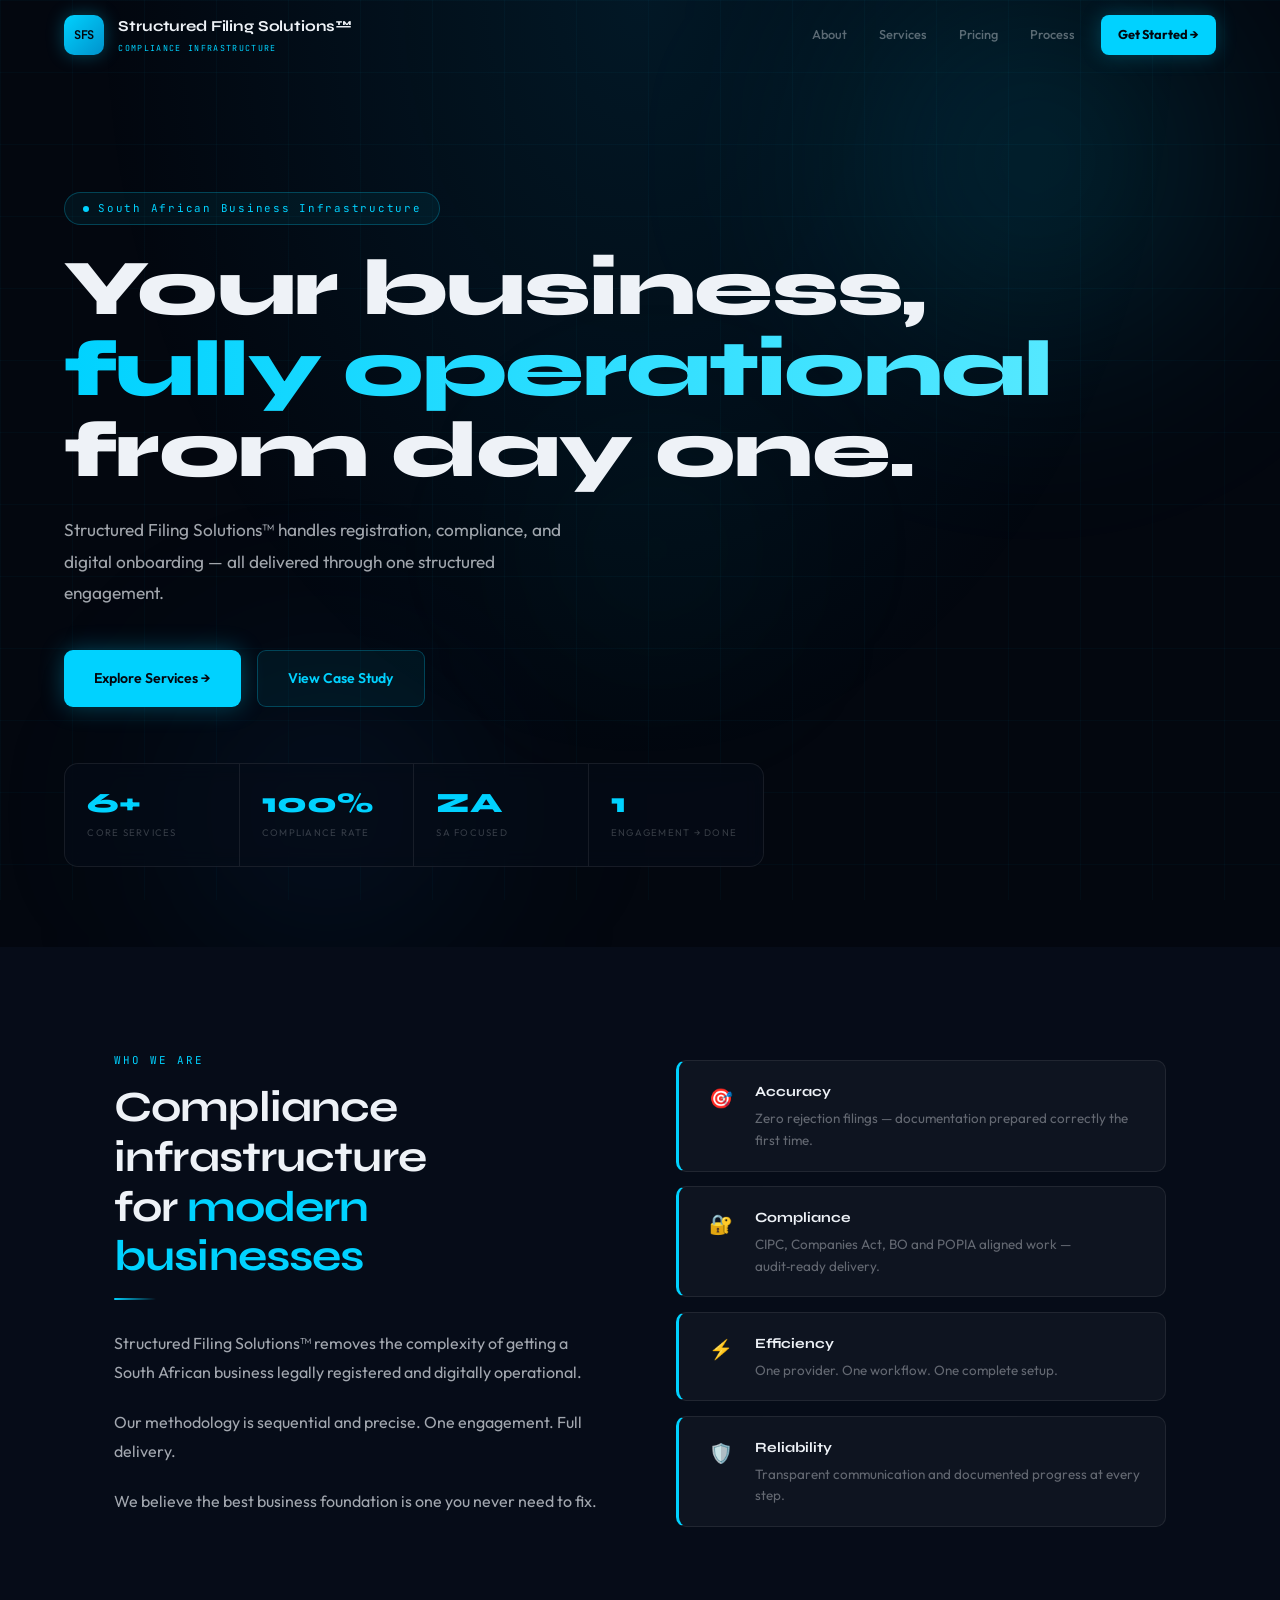
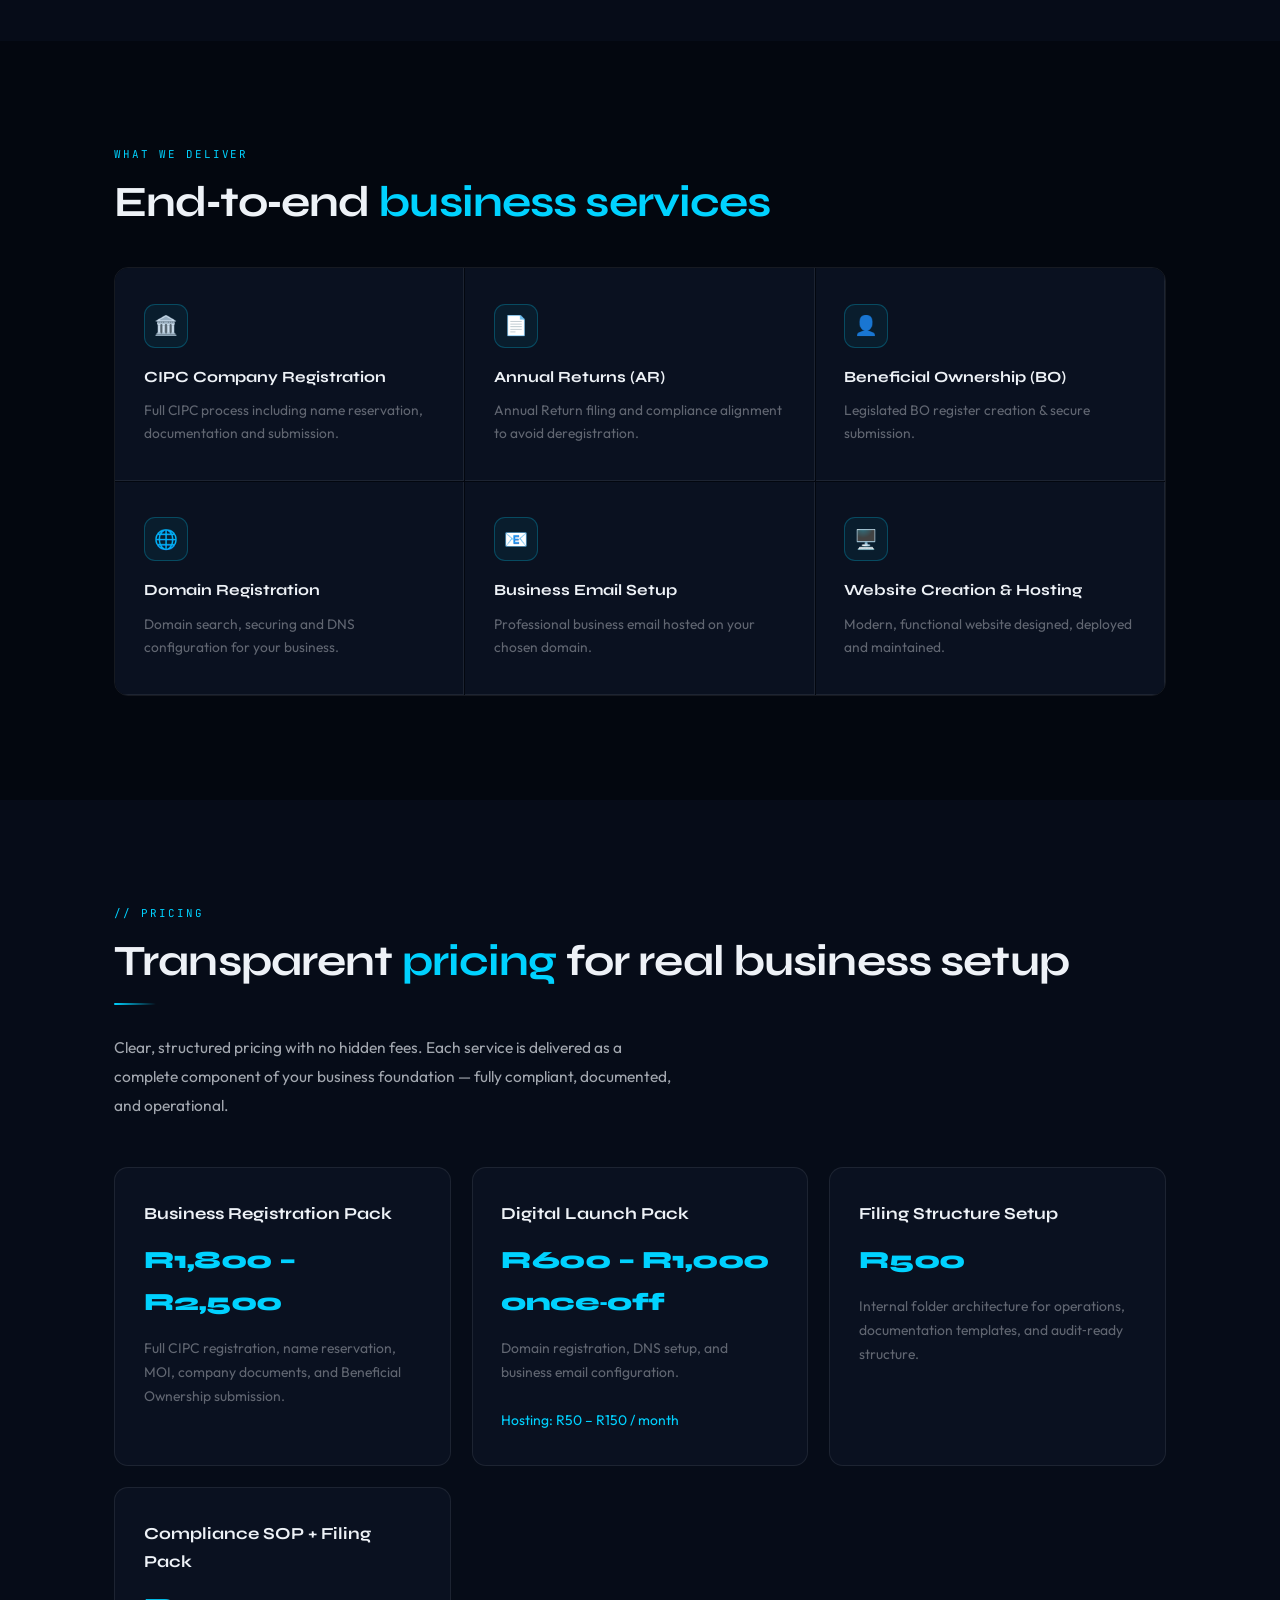
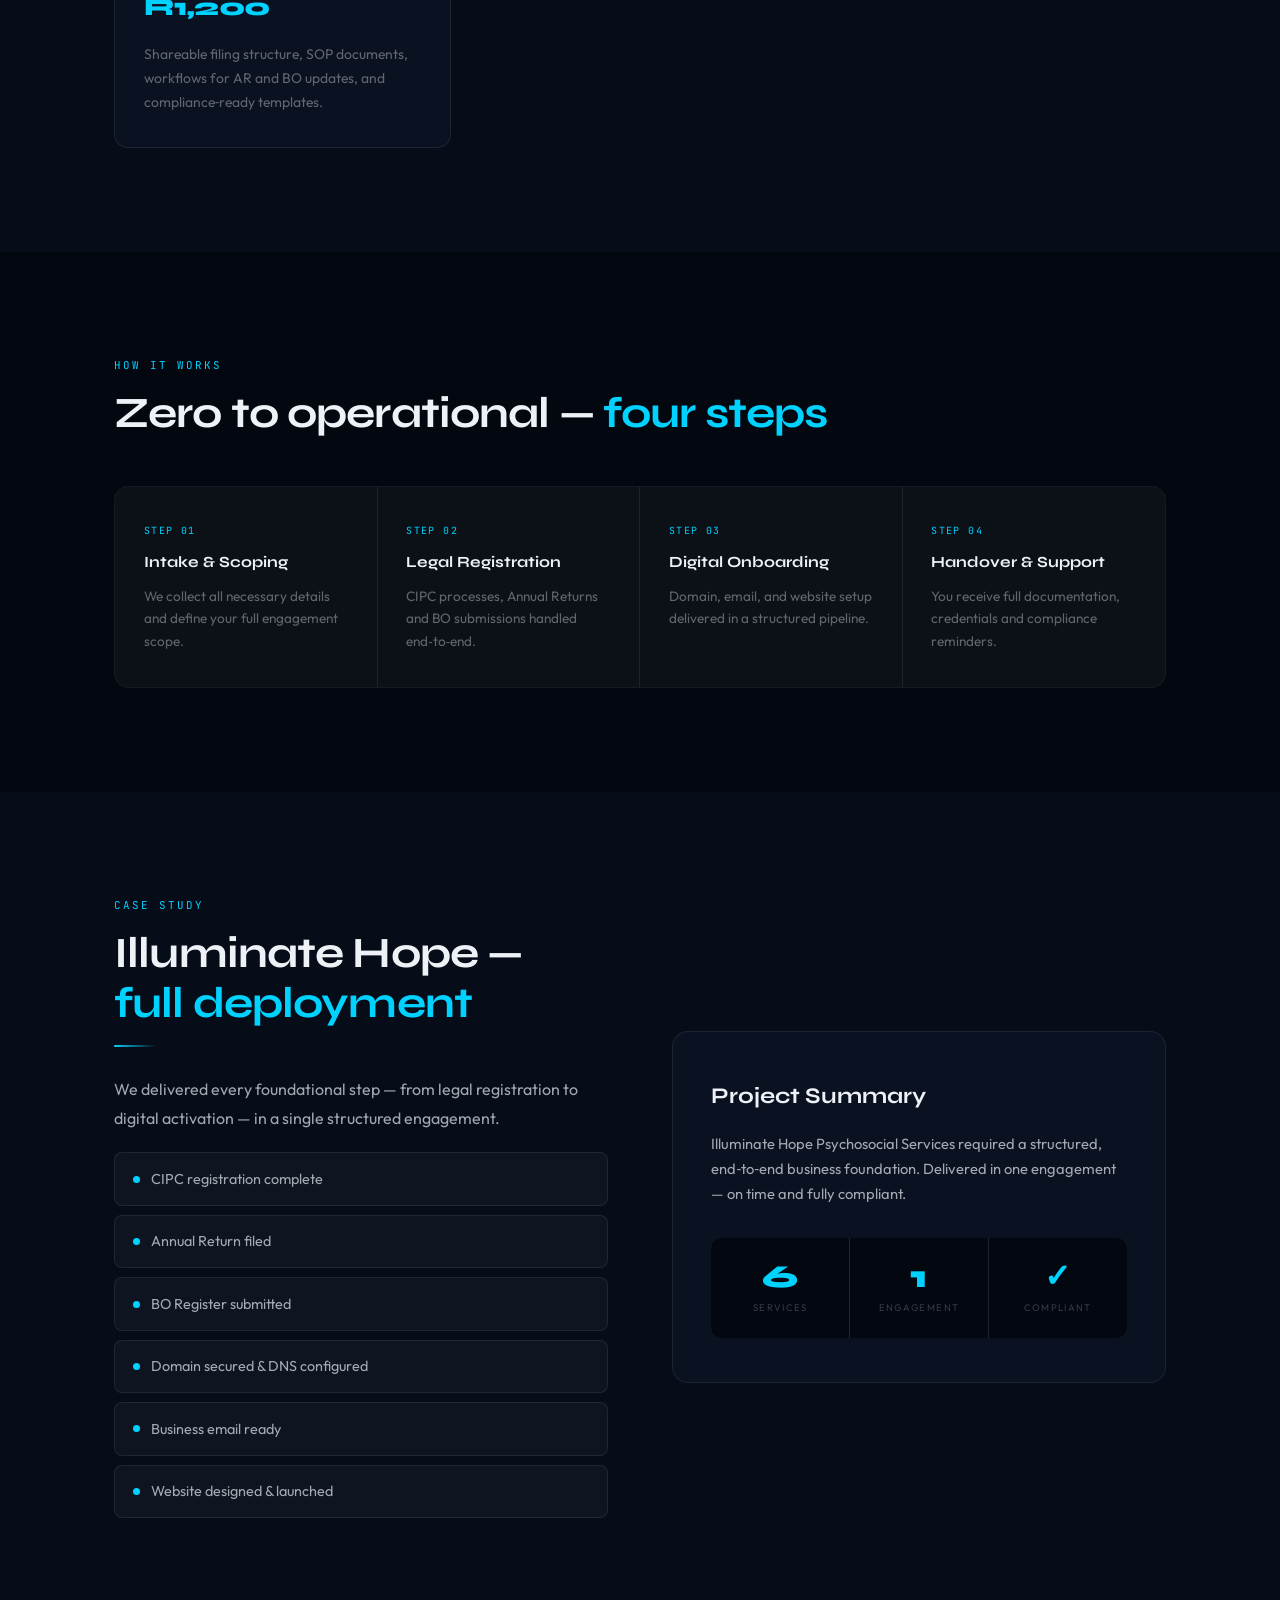
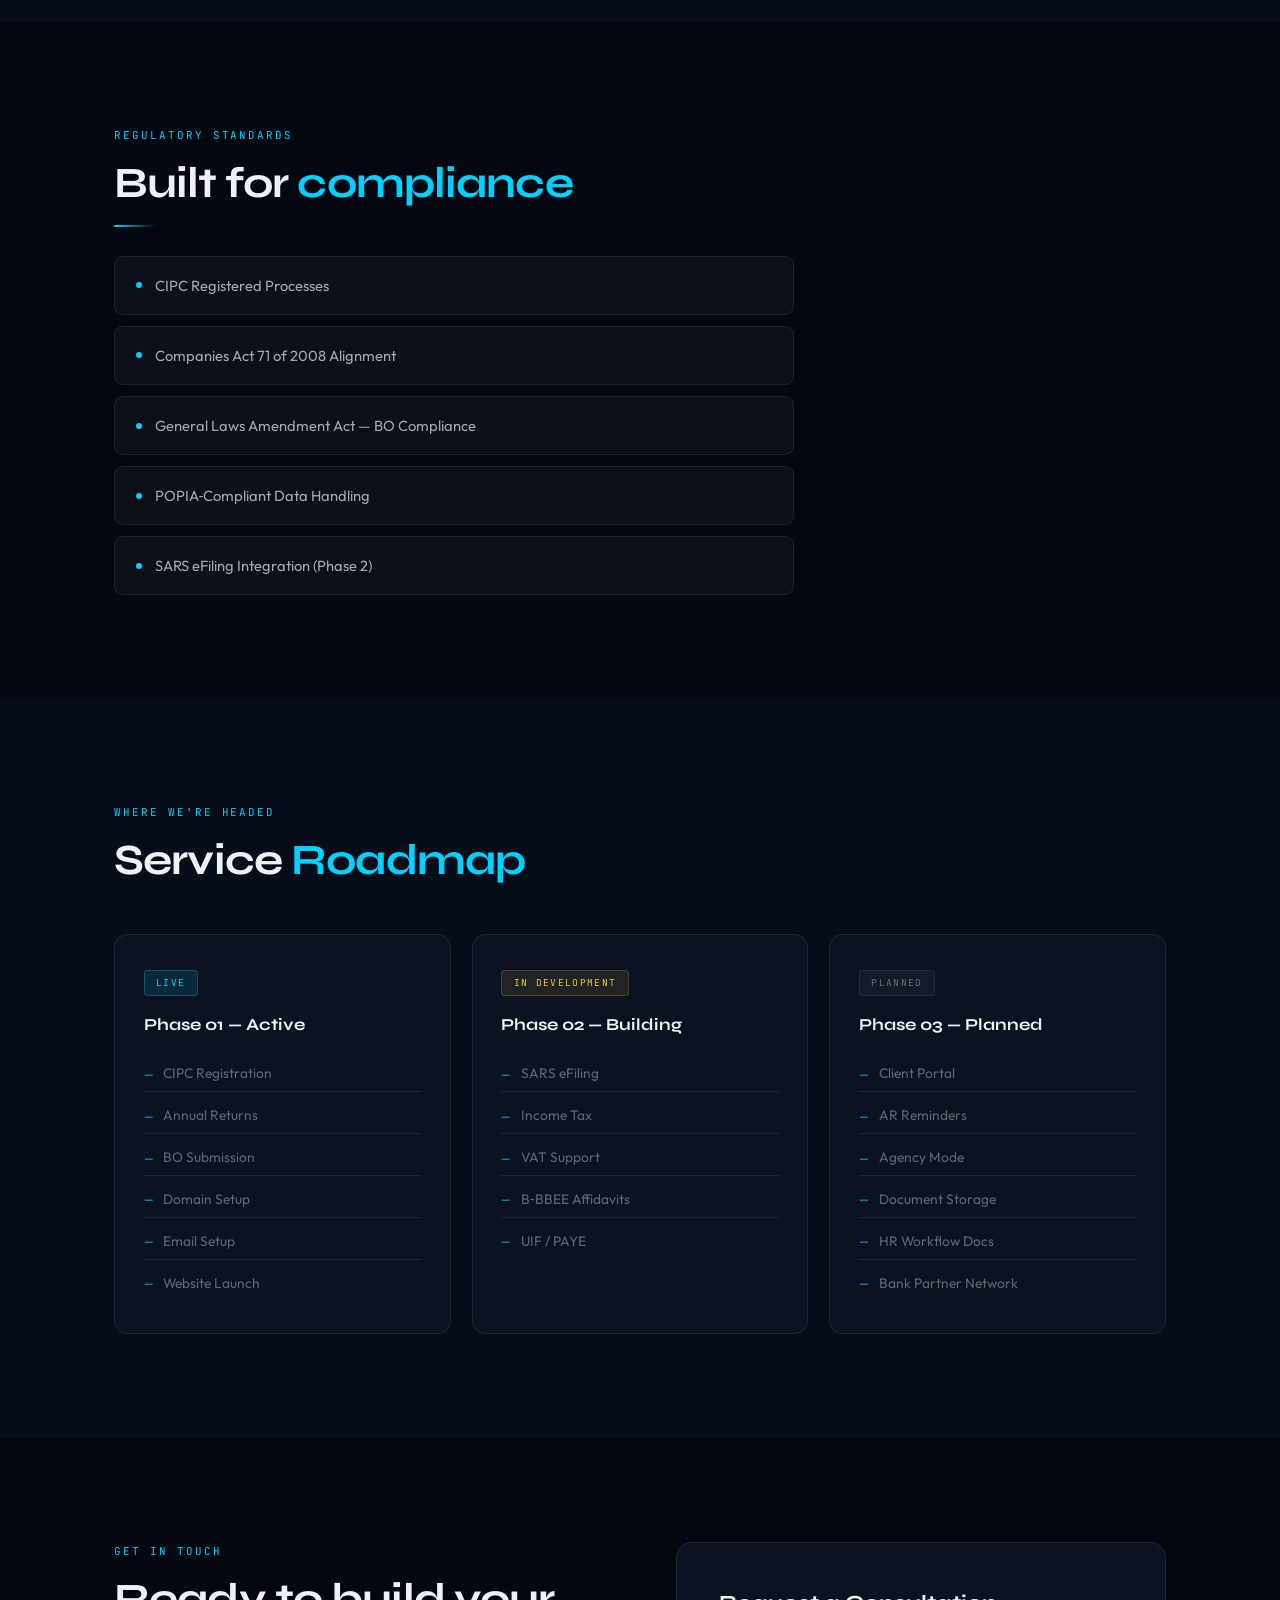
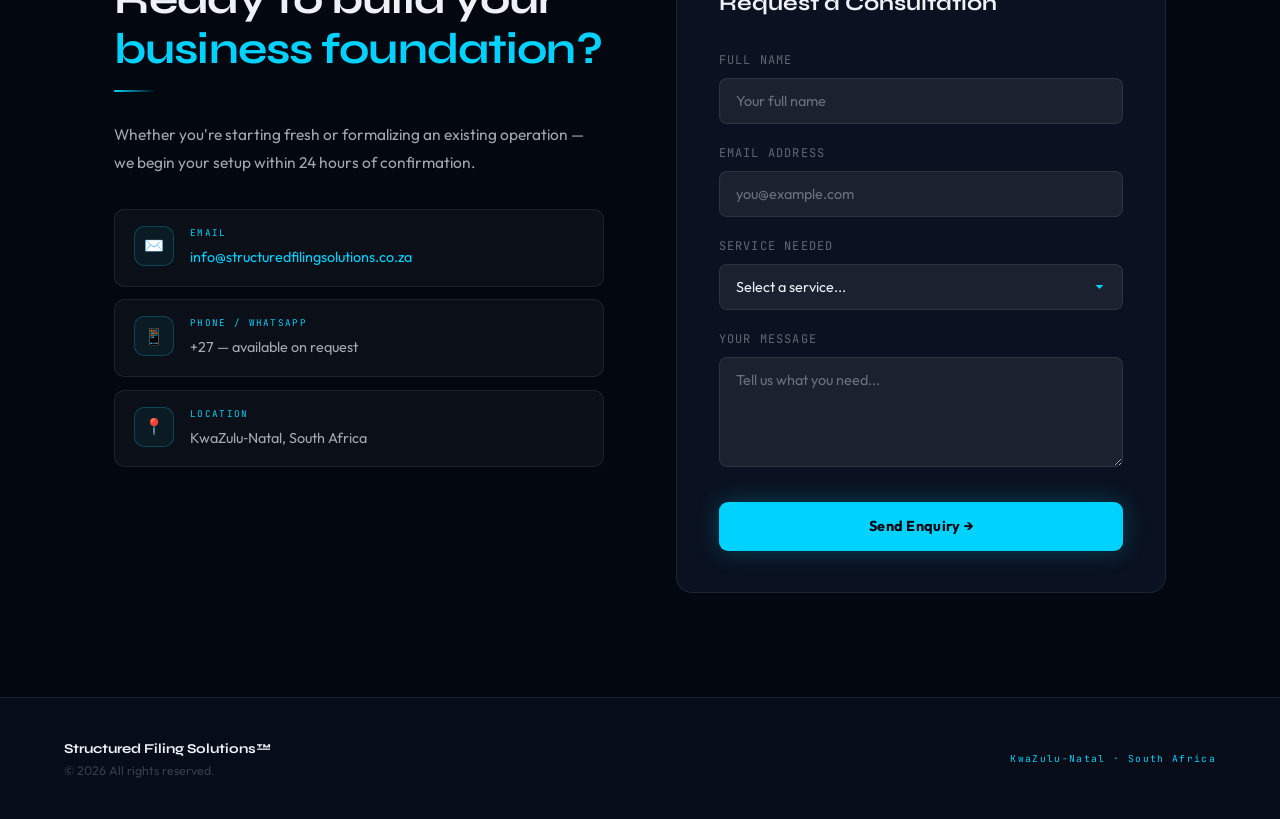
==== index (2).html @ 9ca2da21 "Add files via upload" ====
<!DOCTYPE html>
<html lang="en">
<head>
<meta charset="UTF-8" />
<meta name="viewport" content="width=device-width, initial-scale=1" />
<title>Structured Filing Solutions™ — Compliance Infrastructure for Modern Business</title>
<meta name="description" content="End-to-end South African business registration, compliance, and digital onboarding. One structured engagement from idea to fully operational.">
<link href="https://fonts.googleapis.com/css2?family=Syne:wght@400;700;800&family=Outfit:wght@300;400;500;600&family=JetBrains+Mono:wght@300;400;500&display=swap" rel="stylesheet">
<style>
/* ============================================================
   ROOT THEME
============================================================ */
:root {
  --bg: #03070f;
  --bg2: #060c18;
  --bg3: #0a1120;
  --surface: rgba(255,255,255,0.035);
  --surface2: rgba(255,255,255,0.07);
  --border: rgba(255,255,255,0.08);
  --border2: rgba(0,210,255,0.25);
  --cyan: #00d2ff;
  --cyan2: #0092cc;
  --cyan3: #55e8ff;
  --cyanSoft: rgba(0,210,255,0.06);
  --cyanGlow: rgba(0,210,255,0.15);
  --white: #eef2f7;
  --white2: rgba(238,242,247,0.68);
  --white3: rgba(238,242,247,0.38);
  --muted: rgba(238,242,247,0.22);
  --gold: #e8c44a;
  --radius: 14px;
  --transition: 0.25s ease;
  --font-display: 'Syne', sans-serif;
  --font-body: 'Outfit', sans-serif;
  --font-mono: 'JetBrains Mono', monospace;
}

/* RESET */
*, *::before, *::after { box-sizing: border-box; padding: 0; margin: 0; }

html { scroll-behavior: smooth; }

body {
  font-family: var(--font-body);
  background: var(--bg);
  color: var(--white);
  line-height: 1.7;
  overflow-x: hidden;
  -webkit-font-smoothing: antialiased;
}

::-webkit-scrollbar { width: 5px; }
::-webkit-scrollbar-track { background: var(--bg2); }
::-webkit-scrollbar-thumb { background: var(--cyan2); border-radius: 4px; }

/* ============================================================
   BACKGROUND GRID + NOISE
============================================================ */
.grid-bg {
  position: fixed; inset: 0; z-index: 0; pointer-events: none;
  background-image:
    linear-gradient(rgba(0,210,255,0.03) 1px, transparent 1px),
    linear-gradient(90deg, rgba(0,210,255,0.03) 1px, transparent 1px);
  background-size: 72px 72px;
}
.grid-bg::after {
  content: '';
  position: absolute; inset: 0;
  background: radial-gradient(ellipse at 50% 0%, rgba(0,146,204,0.12) 0%, transparent 60%);
}

/* ============================================================
   HEADER
============================================================ */
.site-header {
  position: fixed; top: 0; left: 0; right: 0;
  padding: 0.9rem 0; z-index: 100;
  transition: background 0.35s ease, backdrop-filter 0.35s ease, border-color 0.35s ease;
  border-bottom: 1px solid transparent;
}
.site-header.scrolled {
  background: rgba(3,7,15,0.82);
  backdrop-filter: blur(18px) saturate(1.4);
  border-bottom-color: var(--border);
}
.header-inner {
  max-width: 1380px; margin: 0 auto; padding: 0 5%;
  display: flex; justify-content: space-between; align-items: center; gap: 1rem;
}
.brand-link {
  display: flex; align-items: center; gap: 0.9rem;
  text-decoration: none; color: inherit;
}
.brand-logo {
  width: 40px; height: 40px; border-radius: 10px; flex-shrink: 0;
  background: linear-gradient(135deg, var(--cyan), var(--cyan2));
  display: flex; align-items: center; justify-content: center;
  font-family: var(--font-mono); font-size: 0.75rem; font-weight: 700;
  color: var(--bg); letter-spacing: -0.02em;
  box-shadow: 0 0 18px rgba(0,210,255,0.3);
}
.brand-name {
  font-family: var(--font-display); font-size: 0.95rem; font-weight: 700;
  color: var(--white); letter-spacing: -0.01em;
}
.brand-sub {
  font-family: var(--font-mono); font-size: 0.52rem; color: var(--cyan);
  letter-spacing: 0.16em; text-transform: uppercase; margin-top: 1px;
}
.nav {
  display: flex; align-items: center; gap: 0.2rem;
}
.nav a {
  color: var(--white3); text-decoration: none;
  padding: 0.45rem 0.9rem; font-size: 0.8rem; border-radius: 7px;
  font-weight: 500; transition: color 0.2s, background 0.2s;
  white-space: nowrap;
}
.nav a:hover { color: var(--white); background: var(--surface2); }
.nav .cta {
  margin-left: 0.5rem;
  background: var(--cyan); color: var(--bg);
  font-weight: 700; border-radius: 8px;
  padding: 0.55rem 1.1rem; font-size: 0.8rem;
  box-shadow: 0 0 20px rgba(0,210,255,0.25);
  transition: box-shadow 0.2s, transform 0.15s;
}
.nav .cta:hover {
  box-shadow: 0 0 30px rgba(0,210,255,0.45);
  transform: translateY(-1px);
  color: var(--bg);
  background: var(--cyan);
}

/* Mobile Nav Toggle */
.nav-toggle {
  display: none; background: none; border: 1px solid var(--border2);
  color: var(--cyan); padding: 0.4rem 0.7rem; border-radius: 7px;
  cursor: pointer; font-size: 1rem;
}

/* ============================================================
   HERO
============================================================ */
.hero {
  min-height: 100vh;
  display: flex; align-items: center;
  position: relative; overflow: hidden;
  padding-top: 5rem;
}
.aurora-wrap { position: absolute; inset: 0; pointer-events: none; }
.aurora-blob {
  position: absolute; border-radius: 50%; filter: blur(90px);
  animation: float 16s ease-in-out infinite;
}
.aurora-blob:nth-child(1) {
  width: 650px; height: 520px; top: -100px; right: -80px;
  background: radial-gradient(circle, rgba(0,210,255,0.16), transparent 68%);
}
.aurora-blob:nth-child(2) {
  width: 450px; height: 430px; bottom: -80px; left: 8%;
  background: radial-gradient(circle, rgba(10,100,180,0.14), transparent 68%);
  animation-delay: -6s;
}
.aurora-blob:nth-child(3) {
  width: 340px; height: 340px; top: 40%; left: 38%;
  background: radial-gradient(circle, rgba(0,210,200,0.07), transparent 68%);
  animation-delay: -10s;
}
@keyframes float {
  0%, 100% { transform: translate(0, 0) scale(1); }
  50% { transform: translate(40px, -30px) scale(1.06); }
}

.hero-content {
  position: relative; z-index: 2;
  max-width: 1380px; margin: 0 auto; padding: 7rem 5% 5rem;
  width: 100%;
}
.hero-tag {
  display: inline-flex; gap: 0.6rem; align-items: center;
  padding: 0.4rem 1.1rem; border-radius: 40px;
  background: var(--cyanSoft); color: var(--cyan);
  font-family: var(--font-mono); font-size: 0.68rem; letter-spacing: 0.16em;
  border: 1px solid var(--border2);
  animation: fadeUp 0.7s ease both;
}
.hero-tag::before {
  content: ''; width: 6px; height: 6px; border-radius: 50%;
  background: var(--cyan); animation: pulse 2s ease infinite;
}
@keyframes pulse {
  0%, 100% { opacity: 1; transform: scale(1); }
  50% { opacity: 0.4; transform: scale(0.8); }
}
.hero h1 {
  font-family: var(--font-display);
  font-size: clamp(3rem, 6.2vw, 6rem);
  font-weight: 800; line-height: 1.02;
  margin: 1.5rem 0 1.4rem;
  animation: fadeUp 0.7s 0.15s ease both;
  letter-spacing: -0.02em;
}
.accent {
  background: linear-gradient(90deg, var(--cyan), var(--cyan3), var(--cyan));
  -webkit-background-clip: text; -webkit-text-fill-color: transparent;
  background-clip: text;
  animation: shine 6s linear infinite; background-size: 200% auto;
}
@keyframes shine {
  0% { background-position: 0%; }
  100% { background-position: 200%; }
}
.hero-sub {
  max-width: 530px; color: var(--white2); font-size: 1.08rem;
  margin-bottom: 2.6rem; line-height: 1.82;
  animation: fadeUp 0.7s 0.28s ease both;
}
.hero-cta {
  display: flex; gap: 1rem; flex-wrap: wrap;
  animation: fadeUp 0.7s 0.38s ease both;
}
.btn-primary, .btn-outline {
  padding: 0.95rem 1.9rem;
  border-radius: 9px; text-decoration: none; font-size: 0.88rem;
  font-weight: 600; transition: all var(--transition);
  display: inline-flex; align-items: center; gap: 0.4rem;
}
.btn-primary {
  background: var(--cyan); color: var(--bg);
  box-shadow: 0 0 24px rgba(0,210,255,0.3);
}
.btn-primary:hover {
  box-shadow: 0 0 36px rgba(0,210,255,0.5);
  transform: translateY(-2px);
}
.btn-outline {
  background: var(--cyanSoft); color: var(--cyan);
  border: 1px solid var(--border2);
}
.btn-outline:hover {
  background: rgba(0,210,255,0.1);
  transform: translateY(-2px);
}
.hero-metrics {
  margin-top: 3.5rem;
  display: grid; grid-template-columns: repeat(4, 1fr);
  border: 1px solid var(--border);
  backdrop-filter: blur(10px);
  border-radius: 14px; overflow: hidden;
  animation: fadeUp 0.7s 0.5s ease both;
  background: rgba(6,12,24,0.6);
  max-width: 700px;
}
.metric {
  padding: 1.6rem 1.4rem;
  border-right: 1px solid var(--border);
  transition: background 0.2s;
}
.metric:last-child { border-right: none; }
.metric:hover { background: var(--cyanSoft); }
.metric-val {
  font-size: 1.75rem; font-family: var(--font-display);
  font-weight: 800; color: var(--cyan); line-height: 1;
}
.metric-label {
  font-size: 0.6rem; color: var(--muted);
  letter-spacing: 0.13em; text-transform: uppercase; margin-top: 0.4rem;
}

@keyframes fadeUp {
  from { opacity: 0; transform: translateY(20px); }
  to { opacity: 1; transform: translateY(0); }
}

/* ============================================================
   BASE SECTION STYLES
============================================================ */
.section { padding: 6.5rem 0; position: relative; }
.container { max-width: 1180px; margin: 0 auto; padding: 0 5%; }
.eyebrow {
  font-family: var(--font-mono); font-size: 0.68rem;
  letter-spacing: 0.18em; color: var(--cyan);
  text-transform: uppercase; margin-bottom: 0.9rem;
}
.section-title {
  font-family: var(--font-display);
  font-size: clamp(1.9rem, 3.5vw, 2.7rem);
  font-weight: 700; margin-bottom: 0.9rem;
  letter-spacing: -0.02em; line-height: 1.15;
}
.section-title .hl { color: var(--cyan); }
.divider {
  width: 42px; height: 2px;
  background: linear-gradient(90deg, var(--cyan), transparent);
  margin: 1rem 0 1.8rem; border-radius: 2px;
}

/* ============================================================
   ABOUT SECTION
============================================================ */
.about { background: var(--bg2); }
.about-grid {
  display: grid; grid-template-columns: 1fr 1fr;
  gap: 4.5rem; align-items: center;
}
.about-text p {
  color: var(--white2); margin-bottom: 1.3rem;
  font-size: 1rem; line-height: 1.82;
}
.value-cards {
  display: flex; flex-direction: column; gap: 0.9rem;
}
.value-card {
  padding: 1.2rem 1.5rem;
  background: var(--surface);
  border: 1px solid var(--border);
  border-left: 3px solid var(--cyan);
  border-radius: 10px;
  display: flex; gap: 1rem; align-items: flex-start;
  transition: background 0.2s, border-color 0.2s;
}
.value-card:hover {
  background: var(--cyanSoft);
  border-color: var(--border2);
}
.vc-icon {
  font-size: 1.2rem; line-height: 1; flex-shrink: 0;
  width: 36px; height: 36px;
  display: flex; align-items: center; justify-content: center;
}
.vc-title {
  font-family: var(--font-display); font-size: 0.88rem;
  font-weight: 700; margin-bottom: 0.25rem; color: var(--white);
}
.vc-desc { color: var(--white3); font-size: 0.84rem; line-height: 1.6; }

/* ============================================================
   SERVICES SECTION
============================================================ */
.services { background: var(--bg); }
.services-grid {
  margin-top: 2.5rem;
  display: grid;
  grid-template-columns: repeat(3, 1fr);
  gap: 1px;
  border: 1px solid var(--border);
  border-radius: 14px; overflow: hidden;
}
.svc {
  background: var(--bg3);
  padding: 2.2rem 1.8rem;
  border-right: 1px solid var(--border);
  border-bottom: 1px solid var(--border);
  transition: background 0.2s;
  position: relative;
}
.svc:hover { background: rgba(0,210,255,0.04); }
.svc::after {
  content: '';
  position: absolute; bottom: 0; left: 1.8rem;
  width: 0; height: 2px; background: var(--cyan);
  transition: width 0.3s ease;
  border-radius: 2px;
}
.svc:hover::after { width: calc(100% - 3.6rem); }
.svc-icon {
  width: 44px; height: 44px; border-radius: 11px;
  background: var(--cyanSoft);
  display: flex; align-items: center; justify-content: center;
  border: 1px solid var(--border2);
  font-size: 1.2rem; margin-bottom: 1rem;
}
.svc-title {
  font-family: var(--font-display);
  font-size: 0.97rem; font-weight: 700; margin-bottom: 0.55rem;
}
.svc-desc { color: var(--white3); font-size: 0.86rem; line-height: 1.68; }

/* ============================================================
   PRICING SECTION
============================================================ */
.pricing { background: var(--bg2); }
.price-grid {
  display: grid;
  grid-template-columns: repeat(auto-fit, minmax(255px, 1fr));
  gap: 1.3rem; margin-top: 2.5rem;
}
.price-card {
  background: var(--bg3);
  border: 1px solid var(--border);
  border-radius: 14px; padding: 2rem 1.8rem;
  transition: border-color 0.25s, box-shadow 0.25s, transform 0.2s;
  position: relative; overflow: hidden;
}
.price-card::before {
  content: '';
  position: absolute; top: 0; left: 0; right: 0;
  height: 2px;
  background: linear-gradient(90deg, var(--cyan), transparent);
  opacity: 0; transition: opacity 0.25s;
}
.price-card:hover {
  border-color: var(--border2);
  box-shadow: 0 4px 32px rgba(0,210,255,0.1);
  transform: translateY(-3px);
}
.price-card:hover::before { opacity: 1; }
.price-title {
  font-family: var(--font-display); font-size: 1.05rem;
  font-weight: 700; color: var(--white); margin-bottom: 0.6rem;
}
.price-range {
  font-size: 1.55rem; font-weight: 800;
  color: var(--cyan); font-family: var(--font-display);
  margin-bottom: 0.9rem; letter-spacing: -0.02em;
}
.price-desc {
  color: var(--white3); line-height: 1.72; font-size: 0.87rem;
}

/* ============================================================
   PROCESS SECTION
============================================================ */
.process { background: var(--bg); }
.process-row {
  margin-top: 3rem;
  display: grid; grid-template-columns: repeat(4, 1fr);
  border: 1px solid var(--border);
  border-radius: 14px; overflow: hidden;
}
.step {
  padding: 2.2rem 1.8rem;
  background: var(--surface);
  border-right: 1px solid var(--border);
  position: relative;
  transition: background 0.2s;
}
.step:last-child { border-right: none; }
.step:hover { background: var(--cyanSoft); }
.step-num {
  font-family: var(--font-mono); font-size: 0.62rem;
  color: var(--cyan); letter-spacing: 0.14em;
  text-transform: uppercase; margin-bottom: 0.6rem;
}
.step-title {
  font-family: var(--font-display); font-size: 0.97rem;
  font-weight: 700; margin-bottom: 0.6rem;
}
.step-desc { color: var(--white3); font-size: 0.85rem; line-height: 1.65; }

/* ============================================================
   CASE STUDY SECTION
============================================================ */
.casestudy { background: var(--bg2); }
.cs-wrap {
  display: grid; grid-template-columns: 1fr 1fr;
  gap: 4rem; align-items: center;
}
.cs-text p { color: var(--white2); margin-bottom: 1.2rem; line-height: 1.8; }
.cs-checklist { list-style: none; display: flex; flex-direction: column; gap: 0.55rem; }
.cs-checklist li {
  background: var(--surface);
  border: 1px solid var(--border);
  border-radius: 8px; padding: 0.85rem 1.1rem;
  color: var(--white2); font-size: 0.9rem;
  display: flex; align-items: center; gap: 0.7rem;
  transition: background 0.2s, border-color 0.2s;
}
.cs-checklist li:hover { background: var(--cyanSoft); border-color: var(--border2); }
.cs-checklist li::before {
  content: '';
  width: 7px; height: 7px; border-radius: 50%;
  background: var(--cyan); flex-shrink: 0;
}
.cs-panel {
  background: var(--bg3);
  border: 1px solid var(--border);
  padding: 2.8rem 2.4rem;
  border-radius: 16px;
}
.cs-panel h3 {
  font-family: var(--font-display); font-size: 1.4rem; font-weight: 700;
  margin-bottom: 1rem;
}
.cs-panel > p { color: var(--white2); font-size: 0.92rem; line-height: 1.7; margin-bottom: 2rem; }
.cs-kpis {
  display: grid; grid-template-columns: repeat(3, 1fr);
  gap: 1px; background: var(--border);
  border-radius: 10px; overflow: hidden;
}
.kpi {
  background: var(--bg); padding: 1.4rem 1rem;
  text-align: center;
  transition: background 0.2s;
}
.kpi:hover { background: var(--cyanSoft); }
.kpi-val {
  font-family: var(--font-display); font-size: 2rem;
  font-weight: 800; color: var(--cyan); line-height: 1;
}
.kpi-label {
  font-size: 0.6rem; color: var(--muted);
  letter-spacing: 0.14em; text-transform: uppercase; margin-top: 0.4rem;
}

/* ============================================================
   COMPLIANCE SECTION
============================================================ */
.compliance { background: var(--bg); }
.comp-list { list-style: none; display: flex; flex-direction: column; gap: 0.7rem; max-width: 680px; }
.comp-list li {
  background: var(--surface);
  border: 1px solid var(--border);
  border-radius: 9px; padding: 1rem 1.3rem;
  color: var(--white2); font-size: 0.92rem;
  display: flex; align-items: center; gap: 0.8rem;
  transition: background 0.2s, border-color 0.2s, padding-left 0.2s;
}
.comp-list li:hover {
  background: var(--cyanSoft);
  border-color: var(--border2);
  padding-left: 1.6rem;
}
.comp-list li::before {
  content: '';
  width: 6px; height: 6px; border-radius: 50%;
  background: var(--cyan); flex-shrink: 0;
}

/* ============================================================
   ROADMAP SECTION
============================================================ */
.roadmap { background: var(--bg2); }
.roadmap-grid {
  margin-top: 3rem;
  display: grid; grid-template-columns: repeat(3, 1fr);
  gap: 1.3rem;
}
.phase {
  background: var(--bg3); padding: 2rem 1.8rem;
  border-radius: 14px; border: 1px solid var(--border);
  transition: border-color 0.2s;
}
.phase:hover { border-color: var(--border2); }
.phase-badge {
  display: inline-block;
  font-family: var(--font-mono); font-size: 0.6rem;
  letter-spacing: 0.14em; text-transform: uppercase;
  padding: 0.25rem 0.7rem; border-radius: 4px;
  margin-bottom: 0.9rem;
}
.phase-badge.live { background: rgba(0,210,255,0.12); color: var(--cyan); border: 1px solid var(--border2); }
.phase-badge.dev { background: rgba(232,196,74,0.1); color: var(--gold); border: 1px solid rgba(232,196,74,0.2); }
.phase-badge.planned { background: var(--surface); color: var(--white3); border: 1px solid var(--border); }
.phase-title {
  font-family: var(--font-display); font-size: 1.05rem;
  font-weight: 700; margin-bottom: 1.1rem;
}
.phase-items { list-style: none; display: flex; flex-direction: column; gap: 0.4rem; }
.phase-items li {
  color: var(--white3); font-size: 0.86rem;
  padding: 0.35rem 0;
  border-bottom: 1px solid var(--border);
  display: flex; align-items: center; gap: 0.6rem;
}
.phase-items li:last-child { border-bottom: none; }
.phase-items li::before {
  content: '—'; color: var(--cyan); font-size: 0.7rem; flex-shrink: 0;
}

/* ============================================================
   CONTACT SECTION
============================================================ */
.contact { background: var(--bg); }
.contact-wrap {
  display: grid; grid-template-columns: 1fr 1fr;
  gap: 4.5rem; align-items: flex-start;
}
.contact-info p {
  color: var(--white2); font-size: 0.97rem;
  line-height: 1.8; margin-bottom: 2rem;
}
.contact-items { display: flex; flex-direction: column; gap: 0.8rem; }
.contact-item {
  display: flex; gap: 1rem; align-items: flex-start;
  padding: 1rem 1.2rem;
  background: var(--surface); border: 1px solid var(--border);
  border-radius: 10px; transition: background 0.2s, border-color 0.2s;
}
.contact-item:hover {
  background: var(--cyanSoft); border-color: var(--border2);
}
.ci-icon {
  width: 40px; height: 40px;
  background: var(--cyanSoft); border: 1px solid var(--border2);
  border-radius: 10px;
  display: flex; align-items: center; justify-content: center;
  font-size: 1rem; flex-shrink: 0;
}
.ci-label {
  font-family: var(--font-mono); font-size: 0.58rem;
  color: var(--cyan); letter-spacing: 0.14em;
  text-transform: uppercase; margin-bottom: 0.2rem;
}
.ci-val { color: var(--white2); font-size: 0.9rem; }
.ci-val a { color: var(--cyan); text-decoration: none; }
.ci-val a:hover { text-decoration: underline; }

.contact-form {
  background: var(--bg3); border: 1px solid var(--border);
  padding: 2.6rem; border-radius: 16px;
}
.contact-form h3 {
  font-family: var(--font-display); font-size: 1.35rem;
  font-weight: 700; margin-bottom: 1.8rem;
}
.fg { margin-bottom: 1.2rem; }
.fg label {
  display: block; font-size: 0.75rem; font-family: var(--font-mono);
  letter-spacing: 0.1em; text-transform: uppercase;
  color: var(--white3); margin-bottom: 0.45rem;
}
.fg input, .fg select, .fg textarea {
  width: 100%; background: var(--surface2);
  border: 1px solid var(--border); border-radius: 8px;
  padding: 0.82rem 1rem; color: var(--white);
  font-family: var(--font-body); font-size: 0.9rem;
  outline: none; transition: border-color 0.2s, box-shadow 0.2s;
  -webkit-appearance: none;
}
.fg input::placeholder, .fg textarea::placeholder { color: var(--white3); }
.fg input:focus, .fg select:focus, .fg textarea:focus {
  border-color: var(--cyan);
  box-shadow: 0 0 0 3px rgba(0,210,255,0.12);
}
.fg select {
  cursor: pointer;
  background-image: url("data:image/svg+xml,%3Csvg xmlns='http://www.w3.org/2000/svg' fill='%2300d2ff' viewBox='0 0 24 24'%3E%3Cpath d='M7 10l5 5 5-5z'/%3E%3C/svg%3E");
  background-repeat: no-repeat; background-position: right 0.8rem center;
  background-size: 1.2rem; padding-right: 2.5rem;
}
.fg select option { background: var(--bg3); }
.fg textarea { resize: vertical; min-height: 110px; }
.form-submit {
  width: 100%; padding: 0.95rem;
  background: var(--cyan); color: var(--bg);
  border: none; border-radius: 9px;
  font-family: var(--font-body); font-size: 0.9rem; font-weight: 700;
  cursor: pointer; letter-spacing: 0.02em;
  box-shadow: 0 0 24px rgba(0,210,255,0.25);
  transition: box-shadow 0.2s, transform 0.15s;
  margin-top: 0.5rem;
}
.form-submit:hover {
  box-shadow: 0 0 36px rgba(0,210,255,0.45);
  transform: translateY(-1px);
}
.form-submit:active { transform: translateY(0); }

/* ============================================================
   FOOTER
============================================================ */
.site-footer {
  padding: 2.4rem 5%;
  background: var(--bg2);
  border-top: 1px solid var(--border);
  display: flex; justify-content: space-between; align-items: center;
  flex-wrap: wrap; gap: 1rem;
}
.footer-brand {
  font-family: var(--font-display); font-size: 0.85rem;
  font-weight: 700; color: var(--white);
}
.footer-copy { color: var(--muted); font-size: 0.78rem; }
.footer-mono {
  font-family: var(--font-mono); font-size: 0.6rem;
  color: var(--cyan); letter-spacing: 0.14em;
}

/* ============================================================
   SECTION FADE-IN ON SCROLL
============================================================ */
.reveal {
  opacity: 0; transform: translateY(24px);
  transition: opacity 0.6s ease, transform 0.6s ease;
}
.reveal.visible { opacity: 1; transform: translateY(0); }

/* ============================================================
   RESPONSIVE
============================================================ */
@media (max-width: 1050px) {
  .services-grid { grid-template-columns: 1fr 1fr; }
  .process-row { grid-template-columns: 1fr 1fr; }
  .hero-metrics { grid-template-columns: repeat(2, 1fr); }
}
@media (max-width: 820px) {
  .about-grid, .cs-wrap, .contact-wrap { grid-template-columns: 1fr; }
  .roadmap-grid { grid-template-columns: 1fr 1fr; }
  .nav { display: none; flex-direction: column; position: absolute;
    top: 100%; left: 0; right: 0;
    background: rgba(3,7,15,0.97);
    padding: 1rem 5%; border-bottom: 1px solid var(--border);
    backdrop-filter: blur(16px);
  }
  .nav.open { display: flex; }
  .nav-toggle { display: block; }
}
@media (max-width: 600px) {
  .services-grid, .process-row, .roadmap-grid { grid-template-columns: 1fr; }
  .hero h1 { font-size: 2.8rem; }
  .hero-metrics { max-width: 100%; }
  .price-grid { grid-template-columns: 1fr; }
  .contact-form { padding: 1.8rem; }
  .site-footer { flex-direction: column; text-align: center; }
}
</style>
</head>
<body>

<div class="grid-bg"></div>

<!-- HEADER -->
<header class="site-header" id="siteHeader">
  <div class="header-inner">
    <a class="brand-link" href="#hero">
      <div class="brand-logo">SFS</div>
      <div>
        <div class="brand-name">Structured Filing Solutions™</div>
        <div class="brand-sub">Compliance Infrastructure</div>
      </div>
    </a>

    <button class="nav-toggle" id="navToggle" aria-label="Toggle navigation">☰</button>

    <nav class="nav" id="mainNav">
      <a href="#about">About</a>
      <a href="#services">Services</a>
      <a href="#pricing">Pricing</a>
      <a href="#process">Process</a>
      <a href="#contact" class="cta">Get Started →</a>
    </nav>
  </div>
</header>

<!-- HERO -->
<section class="hero" id="hero">
  <div class="aurora-wrap">
    <div class="aurora-blob"></div>
    <div class="aurora-blob"></div>
    <div class="aurora-blob"></div>
  </div>

  <div class="hero-content">
    <div class="hero-tag">South African Business Infrastructure</div>

    <h1>Your business,<br><span class="accent">fully operational</span><br>from day one.</h1>

    <p class="hero-sub">
      Structured Filing Solutions™ handles registration, compliance, and digital onboarding —
      all delivered through one structured engagement.
    </p>

    <div class="hero-cta">
      <a href="#services" class="btn-primary">Explore Services →</a>
      <a href="#casestudy" class="btn-outline">View Case Study</a>
    </div>

    <div class="hero-metrics">
      <div class="metric">
        <div class="metric-val">6+</div>
        <div class="metric-label">Core Services</div>
      </div>
      <div class="metric">
        <div class="metric-val">100%</div>
        <div class="metric-label">Compliance Rate</div>
      </div>
      <div class="metric">
        <div class="metric-val">ZA</div>
        <div class="metric-label">SA Focused</div>
      </div>
      <div class="metric">
        <div class="metric-val">1</div>
        <div class="metric-label">Engagement → Done</div>
      </div>
    </div>
  </div>
</section>

<!-- ABOUT -->
<section id="about" class="section about">
  <div class="container">
    <div class="about-grid reveal">

      <div class="about-text">
        <div class="eyebrow">Who We Are</div>
        <h2 class="section-title">Compliance infrastructure<br>for <span class="hl">modern businesses</span></h2>
        <div class="divider"></div>
        <p>Structured Filing Solutions™ removes the complexity of getting a South African business legally registered and digitally operational.</p>
        <p>Our methodology is sequential and precise. One engagement. Full delivery.</p>
        <p>We believe the best business foundation is one you never need to fix.</p>
      </div>

      <div class="value-cards">
        <div class="value-card">
          <div class="vc-icon">🎯</div>
          <div>
            <div class="vc-title">Accuracy</div>
            <div class="vc-desc">Zero rejection filings — documentation prepared correctly the first time.</div>
          </div>
        </div>
        <div class="value-card">
          <div class="vc-icon">🔐</div>
          <div>
            <div class="vc-title">Compliance</div>
            <div class="vc-desc">CIPC, Companies Act, BO and POPIA aligned work — audit‑ready delivery.</div>
          </div>
        </div>
        <div class="value-card">
          <div class="vc-icon">⚡</div>
          <div>
            <div class="vc-title">Efficiency</div>
            <div class="vc-desc">One provider. One workflow. One complete setup.</div>
          </div>
        </div>
        <div class="value-card">
          <div class="vc-icon">🛡️</div>
          <div>
            <div class="vc-title">Reliability</div>
            <div class="vc-desc">Transparent communication and documented progress at every step.</div>
          </div>
        </div>
      </div>

    </div>
  </div>
</section>

<!-- SERVICES -->
<section id="services" class="section services">
  <div class="container">
    <div class="reveal">
      <div class="eyebrow">What We Deliver</div>
      <h2 class="section-title">End‑to‑end <span class="hl">business services</span></h2>
    </div>

    <div class="services-grid reveal">
      <div class="svc">
        <div class="svc-icon">🏛️</div>
        <div class="svc-title">CIPC Company Registration</div>
        <div class="svc-desc">Full CIPC process including name reservation, documentation and submission.</div>
      </div>
      <div class="svc">
        <div class="svc-icon">📄</div>
        <div class="svc-title">Annual Returns (AR)</div>
        <div class="svc-desc">Annual Return filing and compliance alignment to avoid deregistration.</div>
      </div>
      <div class="svc">
        <div class="svc-icon">👤</div>
        <div class="svc-title">Beneficial Ownership (BO)</div>
        <div class="svc-desc">Legislated BO register creation & secure submission.</div>
      </div>
      <div class="svc">
        <div class="svc-icon">🌐</div>
        <div class="svc-title">Domain Registration</div>
        <div class="svc-desc">Domain search, securing and DNS configuration for your business.</div>
      </div>
      <div class="svc">
        <div class="svc-icon">📧</div>
        <div class="svc-title">Business Email Setup</div>
        <div class="svc-desc">Professional business email hosted on your chosen domain.</div>
      </div>
      <div class="svc">
        <div class="svc-icon">🖥️</div>
        <div class="svc-title">Website Creation & Hosting</div>
        <div class="svc-desc">Modern, functional website designed, deployed and maintained.</div>
      </div>
    </div>
  </div>
</section>

<!-- PRICING -->
<section id="pricing" class="section pricing">
  <div class="container">
    <div class="reveal">
      <div class="eyebrow">// Pricing</div>
      <h2 class="section-title">Transparent <span class="hl">pricing</span> for real business setup</h2>
      <div class="divider"></div>
      <p style="color:var(--white2);max-width:560px;line-height:1.85;margin-bottom:3rem;font-size:0.97rem;">
        Clear, structured pricing with no hidden fees. Each service is delivered as a complete
        component of your business foundation — fully compliant, documented, and operational.
      </p>
    </div>

    <div class="price-grid reveal">
      <div class="price-card">
        <div class="price-title">Business Registration Pack</div>
        <div class="price-range">R1,800 – R2,500</div>
        <div class="price-desc">Full CIPC registration, name reservation, MOI, company documents, and Beneficial Ownership submission.</div>
      </div>
      <div class="price-card">
        <div class="price-title">Digital Launch Pack</div>
        <div class="price-range">R600 – R1,000 once‑off</div>
        <div class="price-desc">
          Domain registration, DNS setup, and business email configuration.<br><br>
          <span style="color:var(--cyan);">Hosting: R50 – R150 / month</span>
        </div>
      </div>
      <div class="price-card">
        <div class="price-title">Filing Structure Setup</div>
        <div class="price-range">R500</div>
        <div class="price-desc">Internal folder architecture for operations, documentation templates, and audit‑ready structure.</div>
      </div>
      <div class="price-card">
        <div class="price-title">Compliance SOP + Filing Pack</div>
        <div class="price-range">R1,200</div>
        <div class="price-desc">Shareable filing structure, SOP documents, workflows for AR and BO updates, and compliance‑ready templates.</div>
      </div>
    </div>
  </div>
</section>

<!-- PROCESS -->
<section id="process" class="section process">
  <div class="container">
    <div class="reveal">
      <div class="eyebrow">How It Works</div>
      <h2 class="section-title">Zero to operational — <span class="hl">four steps</span></h2>
    </div>

    <div class="process-row reveal">
      <div class="step">
        <div class="step-num">Step 01</div>
        <div class="step-title">Intake & Scoping</div>
        <div class="step-desc">We collect all necessary details and define your full engagement scope.</div>
      </div>
      <div class="step">
        <div class="step-num">Step 02</div>
        <div class="step-title">Legal Registration</div>
        <div class="step-desc">CIPC processes, Annual Returns and BO submissions handled end‑to‑end.</div>
      </div>
      <div class="step">
        <div class="step-num">Step 03</div>
        <div class="step-title">Digital Onboarding</div>
        <div class="step-desc">Domain, email, and website setup delivered in a structured pipeline.</div>
      </div>
      <div class="step">
        <div class="step-num">Step 04</div>
        <div class="step-title">Handover & Support</div>
        <div class="step-desc">You receive full documentation, credentials and compliance reminders.</div>
      </div>
    </div>
  </div>
</section>

<!-- CASE STUDY -->
<section id="casestudy" class="section casestudy">
  <div class="container">
    <div class="cs-wrap reveal">

      <div class="cs-text">
        <div class="eyebrow">Case Study</div>
        <h2 class="section-title">Illuminate Hope —<br><span class="hl">full deployment</span></h2>
        <div class="divider"></div>
        <p>We delivered every foundational step — from legal registration to digital activation — in a single structured engagement.</p>
        <ul class="cs-checklist">
          <li>CIPC registration complete</li>
          <li>Annual Return filed</li>
          <li>BO Register submitted</li>
          <li>Domain secured & DNS configured</li>
          <li>Business email ready</li>
          <li>Website designed & launched</li>
        </ul>
      </div>

      <div class="cs-panel">
        <h3>Project Summary</h3>
        <p>Illuminate Hope Psychosocial Services required a structured, end‑to‑end business foundation. Delivered in one engagement — on time and fully compliant.</p>
        <div class="cs-kpis">
          <div class="kpi">
            <div class="kpi-val">6</div>
            <div class="kpi-label">Services</div>
          </div>
          <div class="kpi">
            <div class="kpi-val">1</div>
            <div class="kpi-label">Engagement</div>
          </div>
          <div class="kpi">
            <div class="kpi-val">✓</div>
            <div class="kpi-label">Compliant</div>
          </div>
        </div>
      </div>

    </div>
  </div>
</section>

<!-- COMPLIANCE -->
<section id="compliance" class="section compliance">
  <div class="container reveal">
    <div class="eyebrow">Regulatory Standards</div>
    <h2 class="section-title">Built for <span class="hl">compliance</span></h2>
    <div class="divider"></div>
    <ul class="comp-list">
      <li>CIPC Registered Processes</li>
      <li>Companies Act 71 of 2008 Alignment</li>
      <li>General Laws Amendment Act — BO Compliance</li>
      <li>POPIA‑Compliant Data Handling</li>
      <li>SARS eFiling Integration (Phase 2)</li>
    </ul>
  </div>
</section>

<!-- ROADMAP -->
<section id="roadmap" class="section roadmap">
  <div class="container">
    <div class="reveal">
      <div class="eyebrow">Where We're Headed</div>
      <h2 class="section-title">Service <span class="hl">Roadmap</span></h2>
    </div>

    <div class="roadmap-grid reveal">
      <div class="phase">
        <div class="phase-badge live">Live</div>
        <div class="phase-title">Phase 01 — Active</div>
        <ul class="phase-items">
          <li>CIPC Registration</li>
          <li>Annual Returns</li>
          <li>BO Submission</li>
          <li>Domain Setup</li>
          <li>Email Setup</li>
          <li>Website Launch</li>
        </ul>
      </div>
      <div class="phase">
        <div class="phase-badge dev">In Development</div>
        <div class="phase-title">Phase 02 — Building</div>
        <ul class="phase-items">
          <li>SARS eFiling</li>
          <li>Income Tax</li>
          <li>VAT Support</li>
          <li>B‑BBEE Affidavits</li>
          <li>UIF / PAYE</li>
        </ul>
      </div>
      <div class="phase">
        <div class="phase-badge planned">Planned</div>
        <div class="phase-title">Phase 03 — Planned</div>
        <ul class="phase-items">
          <li>Client Portal</li>
          <li>AR Reminders</li>
          <li>Agency Mode</li>
          <li>Document Storage</li>
          <li>HR Workflow Docs</li>
          <li>Bank Partner Network</li>
        </ul>
      </div>
    </div>
  </div>
</section>

<!-- CONTACT -->
<section id="contact" class="section contact">
  <div class="container">
    <div class="contact-wrap reveal">

      <div class="contact-info">
        <div class="eyebrow">Get In Touch</div>
        <h2 class="section-title">Ready to build your<br><span class="hl">business foundation?</span></h2>
        <div class="divider"></div>
        <p>Whether you're starting fresh or formalizing an existing operation — we begin your setup within 24 hours of confirmation.</p>

        <div class="contact-items">
          <div class="contact-item">
            <div class="ci-icon">✉️</div>
            <div>
              <div class="ci-label">Email</div>
              <div class="ci-val"><a href="mailto:info@structuredfilingsolutions.co.za">info@structuredfilingsolutions.co.za</a></div>
            </div>
          </div>
          <div class="contact-item">
            <div class="ci-icon">📱</div>
            <div>
              <div class="ci-label">Phone / WhatsApp</div>
              <div class="ci-val">+27 — available on request</div>
            </div>
          </div>
          <div class="contact-item">
            <div class="ci-icon">📍</div>
            <div>
              <div class="ci-label">Location</div>
              <div class="ci-val">KwaZulu‑Natal, South Africa</div>
            </div>
          </div>
        </div>
      </div>

      <form class="contact-form" id="contactForm">
        <h3>Request a Consultation</h3>

        <div class="fg">
          <label>Full Name</label>
          <input type="text" required placeholder="Your full name">
        </div>
        <div class="fg">
          <label>Email Address</label>
          <input type="email" required placeholder="you@example.com">
        </div>
        <div class="fg">
          <label>Service Needed</label>
          <select>
            <option value="">Select a service...</option>
            <option>Full Business Launch</option>
            <option>CIPC Registration</option>
            <option>Annual Returns / BO</option>
            <option>Domain + Email</option>
            <option>Website Creation</option>
            <option>Tax Registration (Phase 2)</option>
          </select>
        </div>
        <div class="fg">
          <label>Your Message</label>
          <textarea rows="4" placeholder="Tell us what you need..."></textarea>
        </div>

        <button class="form-submit" type="submit">Send Enquiry →</button>
      </form>

    </div>
  </div>
</section>

<!-- FOOTER -->
<footer class="site-footer">
  <div>
    <div class="footer-brand">Structured Filing Solutions™</div>
    <div class="footer-copy">© <span id="yr"></span> All rights reserved.</div>
  </div>
  <div class="footer-mono">KwaZulu‑Natal · South Africa</div>
</footer>

<script>
// Dynamic Year
document.getElementById('yr').textContent = new Date().getFullYear();

// Sticky header
const header = document.getElementById('siteHeader');
window.addEventListener('scroll', () => {
  header.classList.toggle('scrolled', window.scrollY > 40);
}, { passive: true });

// Mobile nav toggle
const navToggle = document.getElementById('navToggle');
const mainNav = document.getElementById('mainNav');
navToggle.addEventListener('click', () => {
  mainNav.classList.toggle('open');
});
mainNav.querySelectorAll('a').forEach(a => {
  a.addEventListener('click', () => mainNav.classList.remove('open'));
});

// Scroll reveal
const revealEls = document.querySelectorAll('.reveal');
const observer = new IntersectionObserver((entries) => {
  entries.forEach(e => {
    if (e.isIntersecting) {
      e.target.classList.add('visible');
      observer.unobserve(e.target);
    }
  });
}, { threshold: 0.12, rootMargin: '0px 0px -40px 0px' });
revealEls.forEach(el => observer.observe(el));

// Contact form
document.getElementById('contactForm').addEventListener('submit', function(e) {
  e.preventDefault();
  const btn = this.querySelector('.form-submit');
  btn.textContent = 'Enquiry Sent ✓';
  btn.style.background = 'rgba(0,210,255,0.2)';
  btn.style.color = 'var(--cyan)';
  btn.style.border = '1px solid var(--border2)';
  btn.disabled = true;
});
</script>
</body>
</html>
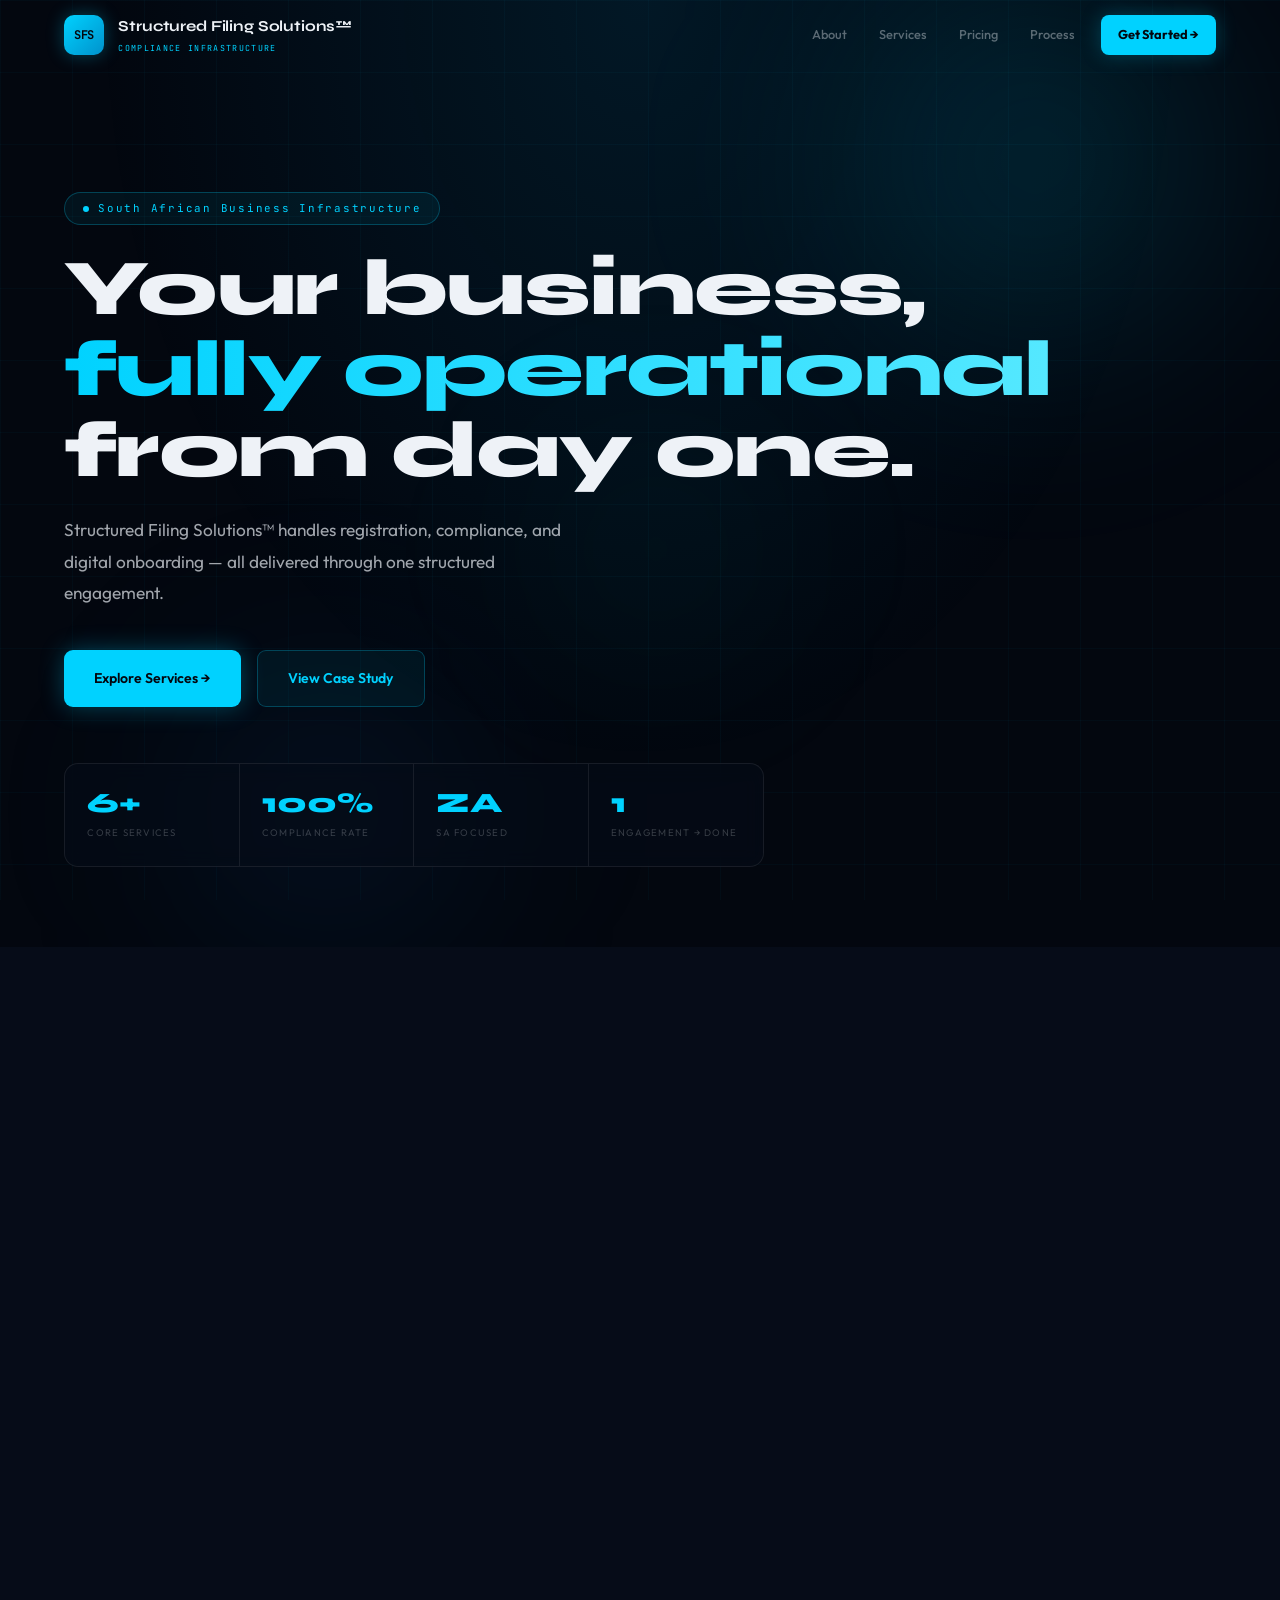
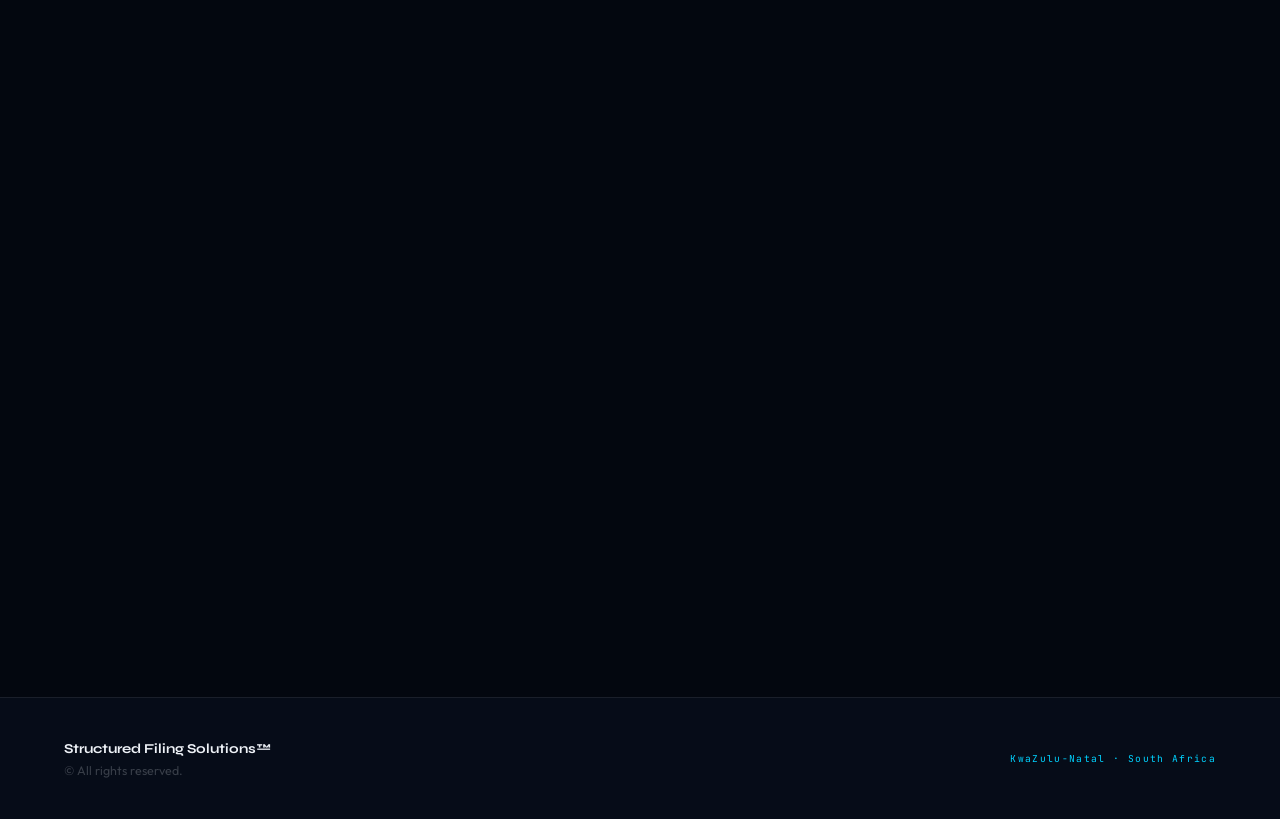
==== commit 5e30ecca: "Add script tag for app.js in index.html" ====
--- a/index (2).html
+++ b/index (2).html
@@ -1183,6 +1183,7 @@
   btn.style.border = '1px solid var(--border2)';
   btn.disabled = true;
 });
-</script>
+
+<script src="js/app.js" defer></script>
 </body>
 </html>
